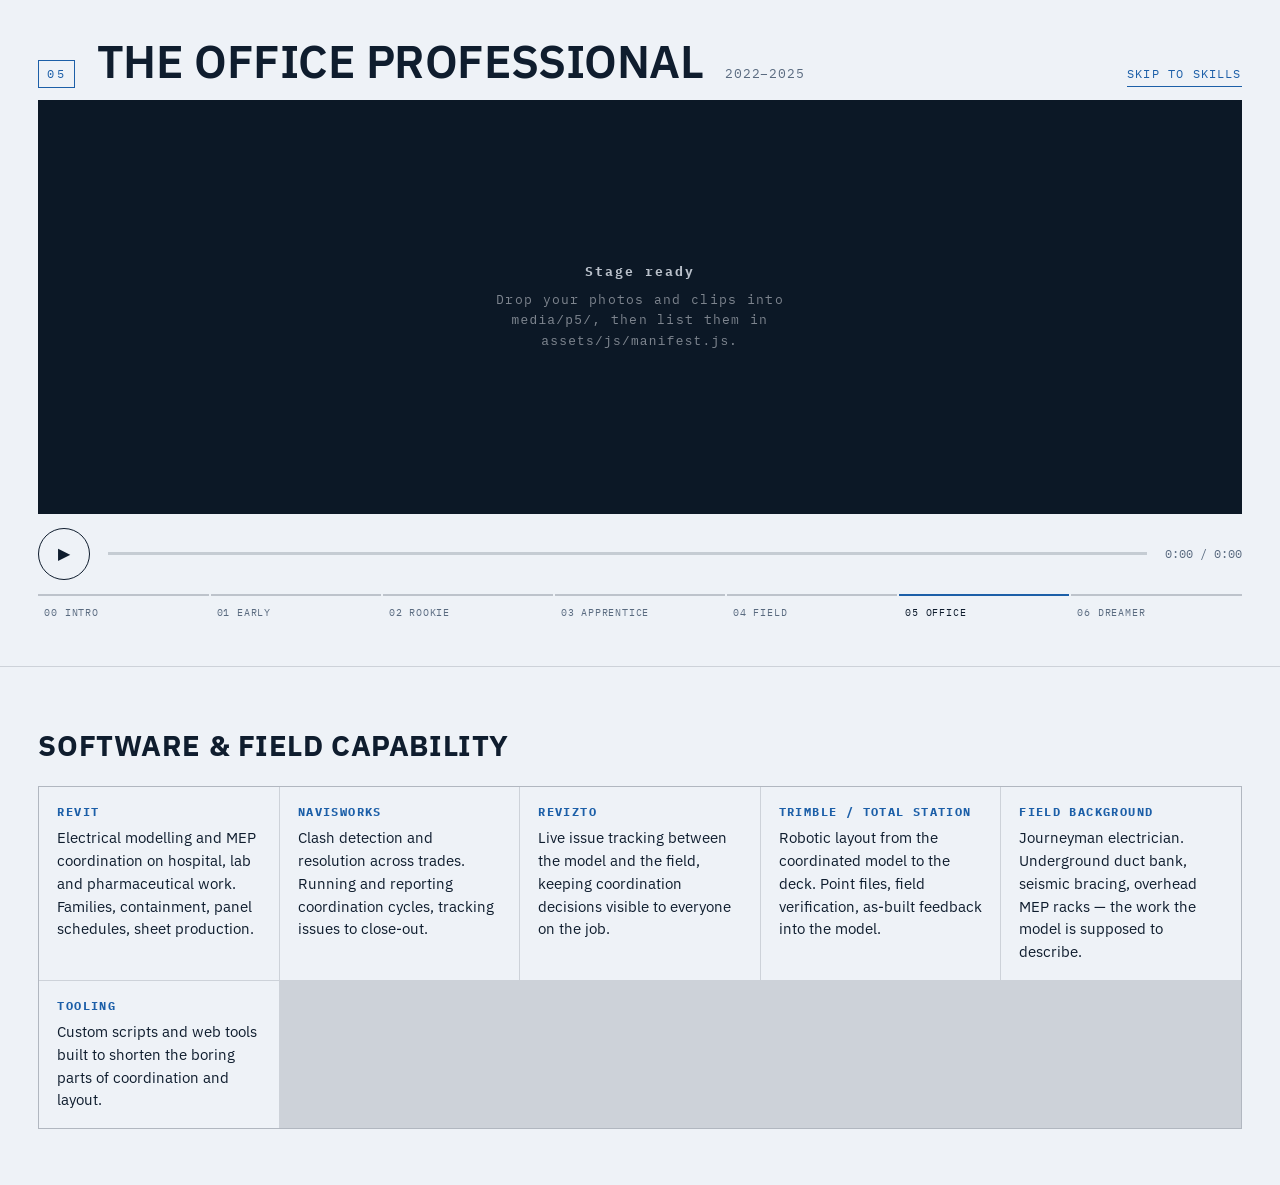
==== p5.html @ a4d784a1 "Initial commit" ====
<!doctype html>
<html lang="en">
<head>
  <meta charset="utf-8">
  <meta name="viewport" content="width=device-width, initial-scale=1">
  <title>The Office Professional &mdash; Robert Clarke</title>
  <meta name="description" content="Interactive career portfolio of Robert Clarke, electrical BIM coordinator and total station layout technician.">
  <link rel="preconnect" href="https://fonts.googleapis.com">
  <link rel="preconnect" href="https://fonts.gstatic.com" crossorigin>
  <link href="https://fonts.googleapis.com/css2?family=IBM+Plex+Mono:wght@400;500&family=IBM+Plex+Sans:wght@400;500;600&family=Oswald:wght@400;500;600&display=swap" rel="stylesheet">
  <link rel="stylesheet" href="assets/css/site.css">
  <link rel="prev" href="p4.html">
  <link rel="next" href="p6.html">
</head>
<body class="t-office" data-page="p5">

  <header class="masthead">
    <span class="era-no">05</span>
    <h1>The Office Professional</h1>
    <span class="years">2022&ndash;2025</span>
    <a class="skip" href="p5.html#skills">Skip to skills</a>
  </header>

  <main class="stage"></main>

  <div class="transport">
    <button class="play" type="button" aria-label="Play">&#9654;</button>
    <div class="scrub"><div class="scrub-fill"></div></div>
    <span class="clock">0:00 / 0:00</span>
  </div>

  <nav class="erastrip" aria-label="Career chapters">
    <a href="index.html"><span>00</span> Intro</a>
    <a href="p1.html"><span>01</span> Early</a>
    <a href="p2.html"><span>02</span> Rookie</a>
    <a href="p3.html"><span>03</span> Apprentice</a>
    <a href="p4.html"><span>04</span> Field</a>
    <a aria-current="page" href="p5.html"><span>05</span> Office</a>
    <a href="p6.html"><span>06</span> Dreamer</a>
  </nav>

  <section class="skills" id="skills">
    <h2>Software &amp; field capability</h2>
    <div class="skillgrid">
      <div><strong>Revit</strong><p>Electrical modelling and MEP coordination on hospital, lab and pharmaceutical work. Families, containment, panel schedules, sheet production.</p></div>
      <div><strong>Navisworks</strong><p>Clash detection and resolution across trades. Running and reporting coordination cycles, tracking issues to close-out.</p></div>
      <div><strong>Revizto</strong><p>Live issue tracking between the model and the field, keeping coordination decisions visible to everyone on the job.</p></div>
      <div><strong>Trimble / total station</strong><p>Robotic layout from the coordinated model to the deck. Point files, field verification, as-built feedback into the model.</p></div>
      <div><strong>Field background</strong><p>Journeyman electrician. Underground duct bank, seismic bracing, overhead MEP racks &mdash; the work the model is supposed to describe.</p></div>
      <div><strong>Tooling</strong><p>Custom scripts and web tools built to shorten the boring parts of coordination and layout.</p></div>
    </div>
  </section>

  <audio id="narration" preload="metadata"></audio>
  <script src="assets/js/manifest.js"></script>
  <script src="assets/js/sequence.js"></script>
</body>
</html>
---- assets/css/site.css ----
/* ==========================================================
   ROBERT CLARKE — PORTFOLIO
   One stylesheet. The look changes per page via body class.
   That's the whole idea: it starts bland and earns its polish.
   ========================================================== */

*, *::before, *::after { box-sizing: border-box; }

:root {
  --ink: #16181d;
  --paper: #e9e6dd;
  --accent: #7a7f88;
  --muted: #6b7079;
  --stage: #0d0f12;
  --display: "Oswald", "Arial Narrow", sans-serif;
  --body: "IBM Plex Sans", system-ui, sans-serif;
  --mono: "IBM Plex Mono", ui-monospace, monospace;
  --shell-pad: clamp(16px, 3vw, 40px);
  --ease: cubic-bezier(.2, .7, .3, 1);
}

/* ---------- ERA THEMES ---------------------------------- */

/* 00 — Intro. Neutral, confident, sets the table. */
body.t-intro   { --ink:#11141a; --paper:#dfe0e2; --accent:#c25b2e; --muted:#5d626b; --stage:#0b0d10; }

/* 01 — The Early Years. Deliberately timid. Manila folder energy.
   Yes, this is supposed to look cheap. That's the joke. */
body.t-bland   { --ink:#3b3529; --paper:#d9cfae; --accent:#8a7c55; --muted:#736a52; --stage:#c8bd99;
                 --display:Georgia,"Times New Roman",serif; --body:Georgia,"Times New Roman",serif; }

/* 02 — The Troublesome Rookie. Same paper, louder, slightly off. */
body.t-rookie  { --ink:#2b2a26; --paper:#cfc7ae; --accent:#9c4a22; --muted:#6e6a5c; --stage:#1c1a16; }

/* 03 — The Hungry Apprentice. Grit arrives. Contrast climbs. */
body.t-appr    { --ink:#e8e4da; --paper:#2a2723; --accent:#c8722b; --muted:#9a938a; --stage:#131210; }

/* 04 — The Field Grunt. Full volume. Safety vest. */
body.t-grunt   { --ink:#f2f0eb; --paper:#141414; --accent:#f0b400; --muted:#8e8b84; --stage:#000; }

/* 05 — The Office Professional. Precision. Drawing-set blue. */
body.t-office  { --ink:#0f1d2e; --paper:#eef2f7; --accent:#1c5fa8; --muted:#5a6b80; --stage:#0c1canvas;
                 --stage:#0c1826; --display:"IBM Plex Sans",sans-serif; }

/* 06 — The Dreamer. Soft landing. Warm, quiet, home. */
body.t-dreamer { --ink:#2c2a33; --paper:#efe7e2; --accent:#b0705c; --muted:#7b737d; --stage:#221d22;
                 --display:"IBM Plex Sans",sans-serif; }

/* ---------- SHELL --------------------------------------- */

body {
  margin: 0;
  min-height: 100vh;
  display: flex;
  flex-direction: column;
  background: var(--paper);
  color: var(--ink);
  font-family: var(--body);
  font-size: clamp(15px, 1.1vw, 17px);
  line-height: 1.55;
  transition: background .6s var(--ease), color .6s var(--ease);
}

.masthead {
  display: flex;
  align-items: baseline;
  gap: clamp(10px, 2vw, 22px);
  padding: var(--shell-pad) var(--shell-pad) 12px;
  flex-wrap: wrap;
}

.masthead .era-no {
  font-family: var(--mono);
  font-size: .78rem;
  letter-spacing: .18em;
  color: var(--accent);
  border: 1px solid currentColor;
  padding: 3px 8px;
}

.masthead h1 {
  font-family: var(--display);
  font-weight: 600;
  font-size: clamp(1.5rem, 4.2vw, 2.9rem);
  line-height: .98;
  letter-spacing: -.01em;
  margin: 0;
  text-transform: uppercase;
}
body.t-bland .masthead h1 { text-transform: none; font-weight: 400; letter-spacing: 0; }
body.t-grunt .masthead h1 { letter-spacing: -.03em; }

.masthead .years {
  font-family: var(--mono);
  font-size: .82rem;
  color: var(--muted);
  letter-spacing: .06em;
}

.skip {
  margin-left: auto;
  font-family: var(--mono);
  font-size: .74rem;
  letter-spacing: .1em;
  text-transform: uppercase;
  color: var(--accent);
  text-decoration: none;
  border-bottom: 1px solid currentColor;
  padding-bottom: 2px;
}
.skip:hover { color: var(--ink); }

/* ---------- STAGE (where media plays) -------------------- */

.stage {
  position: relative;
  flex: 1;
  margin: 0 var(--shell-pad);
  background: var(--stage);
  overflow: hidden;
  min-height: 46vh;
  display: grid;
  place-items: center;
}

/* the bland era gets a sad little slide inset. on purpose. */
body.t-bland .stage { border: 1px solid #a89a70; box-shadow: 3px 3px 0 #b3a67f; }

.stage figure {
  position: absolute;
  inset: 0;
  margin: 0;
  opacity: 0;
  transition: opacity .7s var(--ease), transform 6s linear;
  transform: scale(1.04);
}
.stage figure.is-live { opacity: 1; transform: scale(1); }

.stage img, .stage video {
  width: 100%;
  height: 100%;
  object-fit: cover;
  display: block;
}

.stage-empty {
  font-family: var(--mono);
  font-size: .8rem;
  letter-spacing: .1em;
  color: #7d848e;
  text-align: center;
  padding: 2rem;
  max-width: 46ch;
}
.stage-empty b { color: #b9c0ca; display: block; margin-bottom: .5rem; letter-spacing: .16em; }

/* ---------- TRANSPORT ----------------------------------- */

.transport {
  display: flex;
  align-items: center;
  gap: clamp(10px, 2vw, 18px);
  padding: 14px var(--shell-pad);
}

.play {
  width: 52px; height: 52px;
  flex: 0 0 auto;
  border-radius: 50%;
  border: 1.5px solid var(--ink);
  background: transparent;
  color: var(--ink);
  cursor: pointer;
  font-size: 1rem;
  display: grid; place-items: center;
  transition: background .25s var(--ease), color .25s var(--ease);
}
.play:hover { background: var(--ink); color: var(--paper); }
.play:focus-visible { outline: 3px solid var(--accent); outline-offset: 3px; }

.scrub {
  flex: 1;
  height: 3px;
  background: color-mix(in srgb, var(--ink) 18%, transparent);
  position: relative;
  cursor: pointer;
}
.scrub-fill {
  position: absolute; inset: 0 auto 0 0;
  width: 0;
  background: var(--accent);
}
.clock { font-family: var(--mono); font-size: .78rem; color: var(--muted); }

/* ---------- ERA STRIP (the signature) -------------------
   Seven segments, one per chapter. Fills as the audio runs.
   Tells you where you are in a career, not just in a video. */

.erastrip {
  display: grid;
  grid-template-columns: repeat(7, 1fr);
  gap: 2px;
  padding: 0 var(--shell-pad) var(--shell-pad);
}
.erastrip a {
  position: relative;
  text-decoration: none;
  padding: 9px 6px 7px;
  border-top: 2px solid color-mix(in srgb, var(--ink) 22%, transparent);
  font-family: var(--mono);
  font-size: .62rem;
  letter-spacing: .08em;
  text-transform: uppercase;
  color: var(--muted);
  overflow: hidden;
  white-space: nowrap;
  text-overflow: ellipsis;
  transition: color .3s var(--ease), border-color .3s var(--ease);
}
.erastrip a:hover { color: var(--ink); border-top-color: var(--ink); }
.erastrip a[aria-current="page"] { color: var(--ink); border-top-color: var(--accent); }
.erastrip a[aria-current="page"]::after {
  content: ""; position: absolute; left: 0; top: -2px; height: 2px;
  width: var(--chapter-progress, 0%);
  background: var(--accent);
}

/* ---------- SKILLS (page 5) ----------------------------- */

.skills { padding: clamp(24px,5vw,56px) var(--shell-pad); border-top: 1px solid color-mix(in srgb,var(--ink) 15%,transparent); }
.skills h2 { font-family: var(--display); font-size: clamp(1.2rem,3vw,1.8rem); margin: 0 0 1.2rem; text-transform: uppercase; letter-spacing: .02em; }
.skillgrid { display: grid; grid-template-columns: repeat(auto-fit,minmax(210px,1fr)); gap: 1px; background: color-mix(in srgb,var(--ink) 15%,transparent); border: 1px solid color-mix(in srgb,var(--ink) 15%,transparent); }
.skillgrid div { background: var(--paper); padding: 16px 18px; }
.skillgrid dt, .skillgrid strong { display:block; font-family: var(--mono); font-size:.72rem; letter-spacing:.12em; text-transform:uppercase; color: var(--accent); margin-bottom:6px; }
.skillgrid p { margin: 0; font-size: .92rem; color: var(--ink); }

/* ---------- MOTION / A11Y ------------------------------- */

@media (prefers-reduced-motion: reduce) {
  * { transition-duration: .01ms !important; animation-duration: .01ms !important; }
  .stage figure { transform: none !important; }
}

@media (max-width: 640px) {
  .erastrip { grid-template-columns: repeat(7, 1fr); }
  .erastrip a { font-size: 0; padding: 12px 2px; }
  .skip { margin-left: 0; width: 100%; }
}
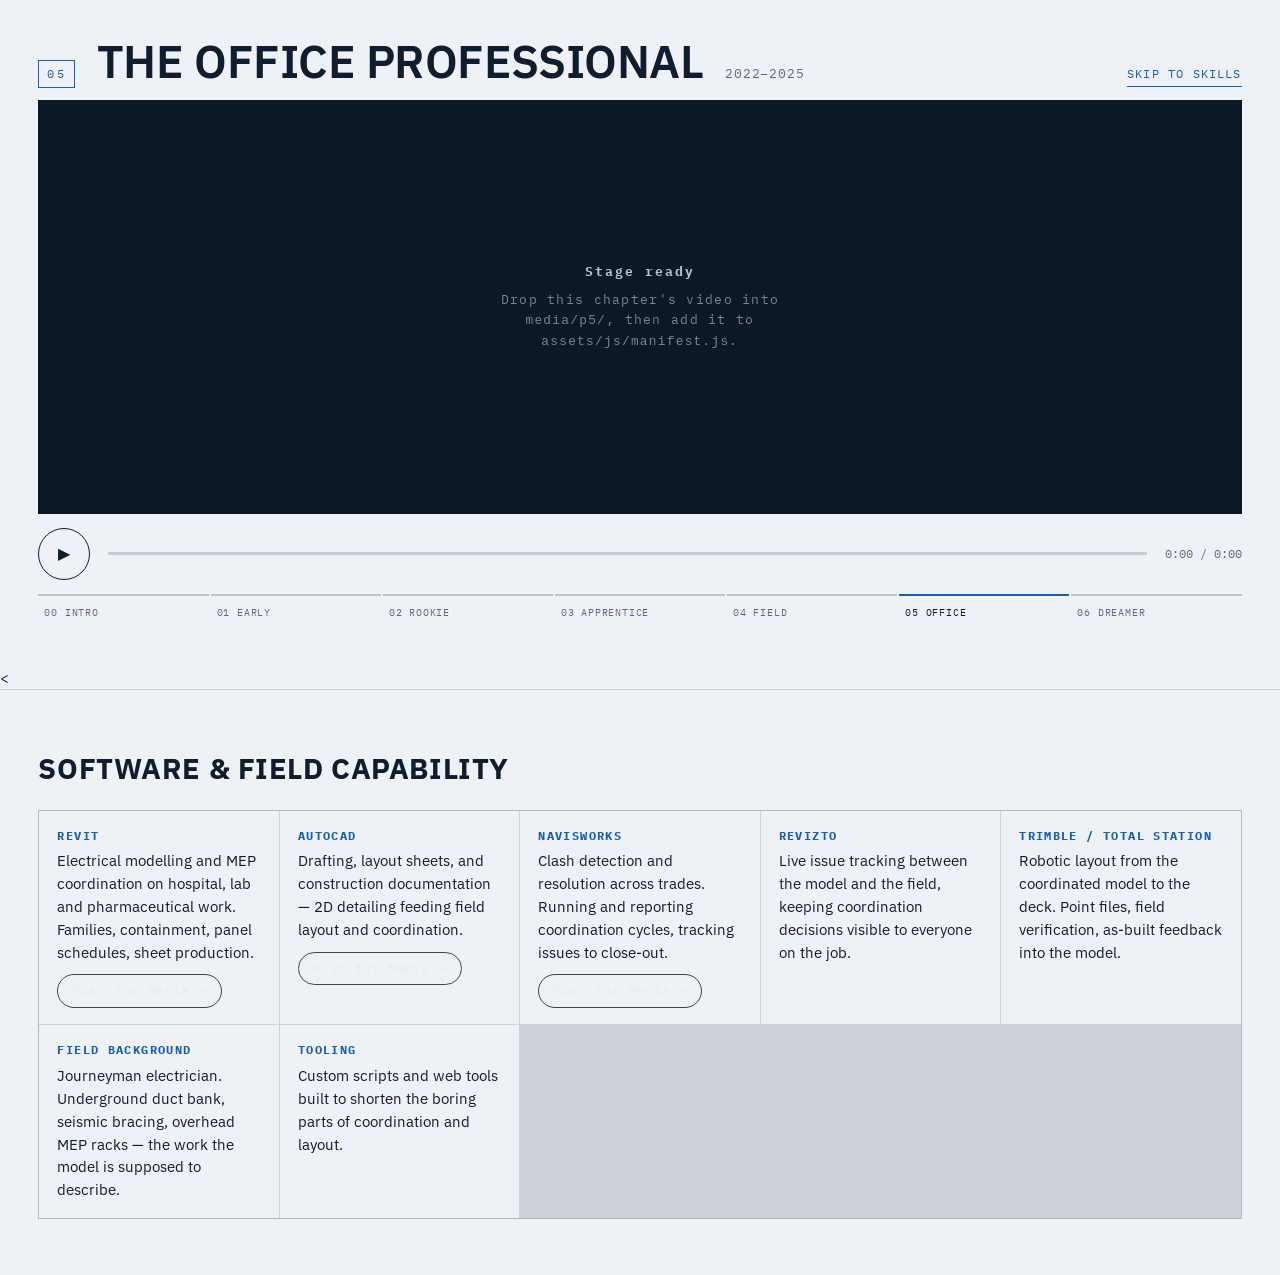
==== commit 481d4266: "making assets buttons" ====
--- a/p5.html
+++ b/p5.html
@@ -9,6 +9,10 @@
   <link rel="preconnect" href="https://fonts.gstatic.com" crossorigin>
   <link href="https://fonts.googleapis.com/css2?family=IBM+Plex+Mono:wght@400;500&family=IBM+Plex+Sans:wght@400;500;600&family=Oswald:wght@400;500;600&display=swap" rel="stylesheet">
   <link rel="stylesheet" href="assets/css/site.css">
+     <style>
+   .push-media{display:inline-block;margin-top:10px;padding:6px 14px;font-family:"IBM Plex Mono",monospace;font-size:0.8rem;letter-spacing:0.03em;color:#eaeaea;border:1px solid #444;border-radius:20px;text-decoration:none;transition:background .15s,border-color .15s}
+   .push-media:hover{background:#1a1a1c;border-color:#7ab8ff;color:#7ab8ff}
+   </style>
   <link rel="prev" href="p4.html">
   <link rel="next" href="p6.html">
 </head>
@@ -39,17 +43,18 @@
     <a href="p6.html"><span>06</span> Dreamer</a>
   </nav>
 
-  <section class="skills" id="skills">
-    <h2>Software &amp; field capability</h2>
-    <div class="skillgrid">
-      <div><strong>Revit</strong><p>Electrical modelling and MEP coordination on hospital, lab and pharmaceutical work. Families, containment, panel schedules, sheet production.</p></div>
-      <div><strong>Navisworks</strong><p>Clash detection and resolution across trades. Running and reporting coordination cycles, tracking issues to close-out.</p></div>
-      <div><strong>Revizto</strong><p>Live issue tracking between the model and the field, keeping coordination decisions visible to everyone on the job.</p></div>
-      <div><strong>Trimble / total station</strong><p>Robotic layout from the coordinated model to the deck. Point files, field verification, as-built feedback into the model.</p></div>
-      <div><strong>Field background</strong><p>Journeyman electrician. Underground duct bank, seismic bracing, overhead MEP racks &mdash; the work the model is supposed to describe.</p></div>
-      <div><strong>Tooling</strong><p>Custom scripts and web tools built to shorten the boring parts of coordination and layout.</p></div>
-    </div>
-  </section>
+  <   <section class="skills" id="skills">
+     <h2>Software &amp; field capability</h2>
+     <div class="skillgrid">
+       <div><strong>Revit</strong><p>Electrical modelling and MEP coordination on hospital, lab and pharmaceutical work. Families, containment, panel schedules, sheet production.</p><a class="push-media" href="media/revit.html">Push for Media &rarr;</a></div>
+       <div><strong>AutoCAD</strong><p>Drafting, layout sheets, and construction documentation &mdash; 2D detailing feeding field layout and coordination.</p><a class="push-media" href="media/autocad.html">Push for Media &rarr;</a></div>
+       <div><strong>Navisworks</strong><p>Clash detection and resolution across trades. Running and reporting coordination cycles, tracking issues to close-out.</p><a class="push-media" href="media/navisworks.html">Push for Media &rarr;</a></div>
+       <div><strong>Revizto</strong><p>Live issue tracking between the model and the field, keeping coordination decisions visible to everyone on the job.</p></div>
+       <div><strong>Trimble / total station</strong><p>Robotic layout from the coordinated model to the deck. Point files, field verification, as-built feedback into the model.</p></div>
+       <div><strong>Field background</strong><p>Journeyman electrician. Underground duct bank, seismic bracing, overhead MEP racks &mdash; the work the model is supposed to describe.</p></div>
+       <div><strong>Tooling</strong><p>Custom scripts and web tools built to shorten the boring parts of coordination and layout.</p></div>
+     </div>
+   </section>
 
   <audio id="narration" preload="metadata"></audio>
   <script src="assets/js/manifest.js"></script>
--- a/assets/css/site.css
+++ b/assets/css/site.css
@@ -131,16 +131,37 @@
   inset: 0;
   margin: 0;
   opacity: 0;
-  transition: opacity .7s var(--ease), transform 6s linear;
-  transform: scale(1.04);
-}
-.stage figure.is-live { opacity: 1; transform: scale(1); }
-
+  transition: opacity .7s var(--ease);
+  display: grid;
+  place-items: center;
+  overflow: hidden;
+}
+.stage figure.is-live { opacity: 1; }
+
+/* Blurred copy of the same shot fills the frame behind it, so a
+   portrait photo on a wide screen doesn't sit in dead black bars. */
+.stage figure::before {
+  content: "";
+  position: absolute;
+  inset: 0;
+  background-image: var(--shot, none);
+  background-size: cover;
+  background-position: center;
+  filter: blur(34px) saturate(.65) brightness(.42);
+  transform: scale(1.15);
+}
+
+/* The real shot: whole image, centered, never cropped, never stretched. */
 .stage img, .stage video {
-  width: 100%;
-  height: 100%;
-  object-fit: cover;
+  position: relative;
+  z-index: 1;
+  max-width: 100%;
+  max-height: 100%;
+  width: auto;
+  height: auto;
+  object-fit: contain;
   display: block;
+  box-shadow: 0 18px 50px rgba(0,0,0,.45);
 }
 
 .stage-empty {
@@ -153,6 +174,11 @@
   max-width: 46ch;
 }
 .stage-empty b { color: #b9c0ca; display: block; margin-bottom: .5rem; letter-spacing: .16em; }
+
+
+/* A whole chapter as one video: fill the stage, no blur backdrop needed. */
+.stage figure.solo::before { display: none; }
+.stage figure.solo video { width: 100%; height: 100%; max-width: none; max-height: none; box-shadow: none; }
 
 /* ---------- TRANSPORT ----------------------------------- */
 
